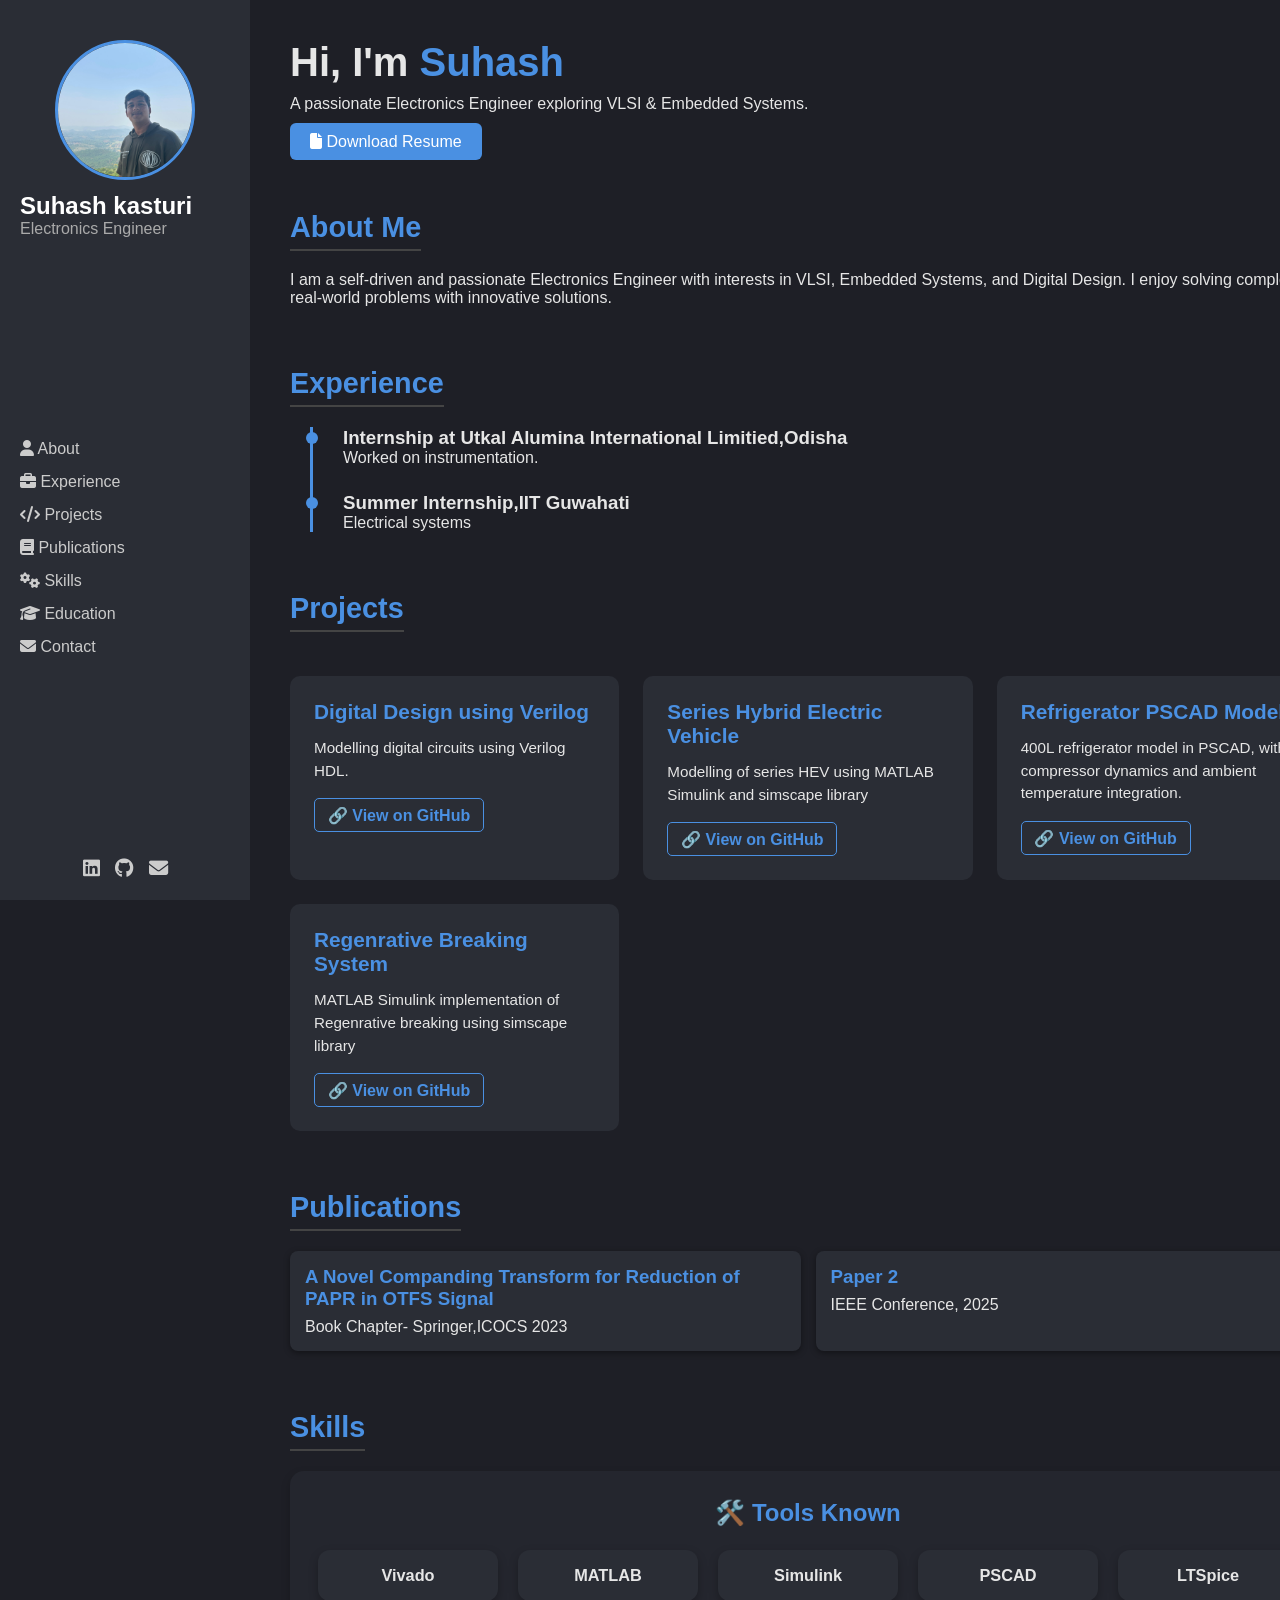
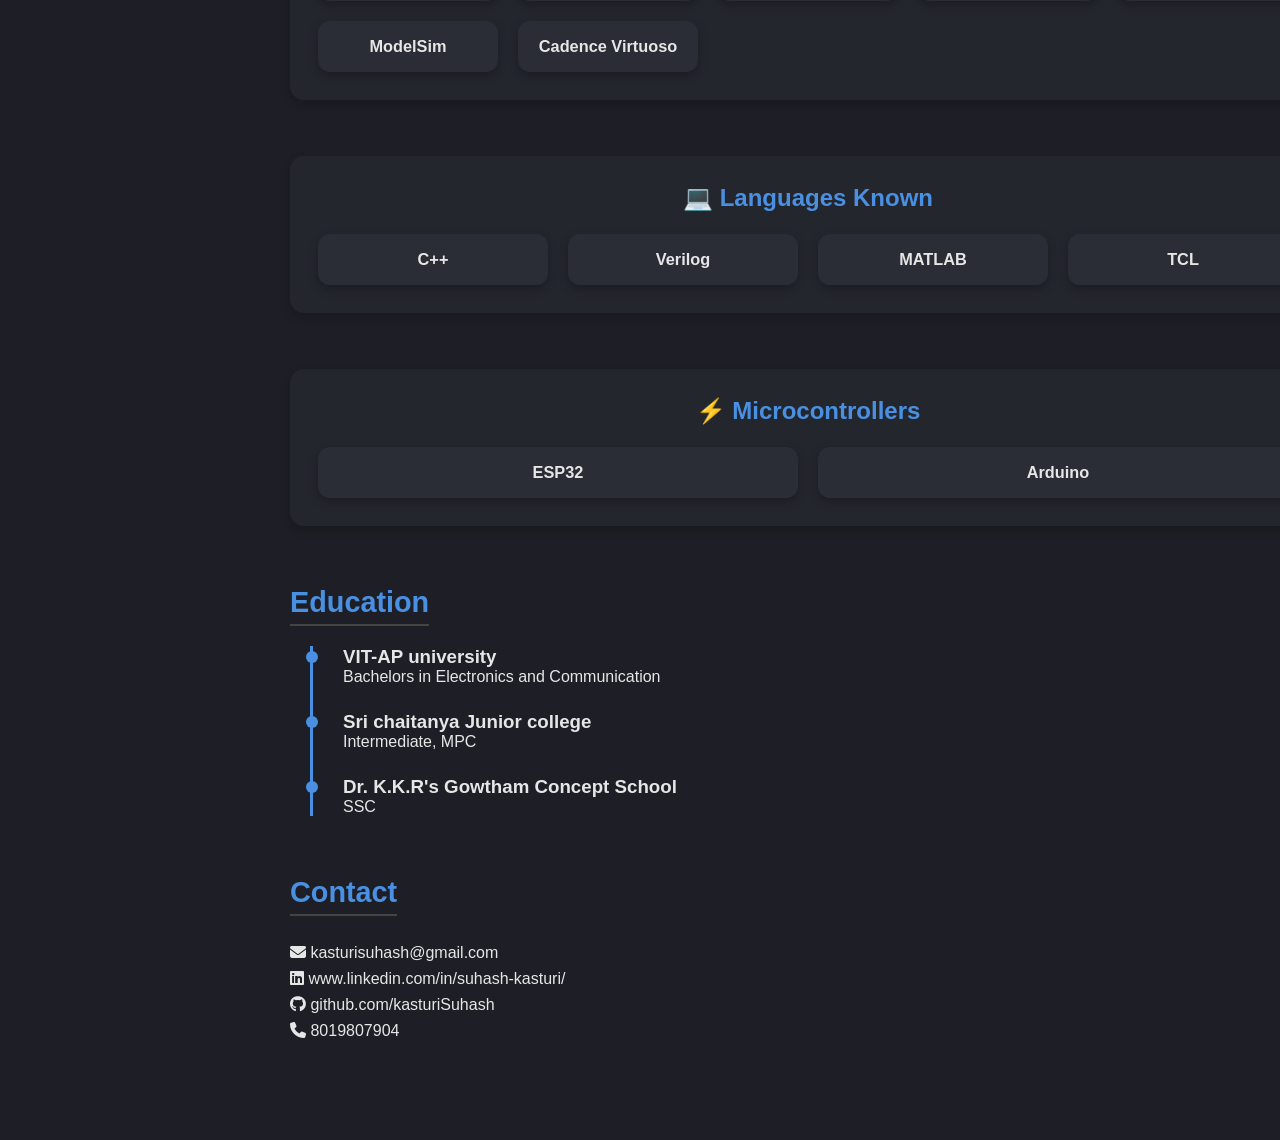
==== index.html @ bd4863a3 "Add files via upload" ====
<!DOCTYPE html>
<html lang="en">
<head>
  <meta charset="UTF-8">
  <meta name="viewport" content="width=device-width, initial-scale=1.0">
  <title>Suhash | Resume</title>
  <link rel="stylesheet" href="style.css">
  <link rel="stylesheet" href="https://cdnjs.cloudflare.com/ajax/libs/font-awesome/6.5.0/css/all.min.css">
</head>
<body>

  <!-- Hamburger -->
  <div class="hamburger" id="hamburger">
    <i class="fa fa-bars"></i>
  </div>

  <!-- Sidebar -->
  <aside class="sidebar" id="sidebar">
    <div class="profile">
      <img src="profile.jpg" alt="Suhash Profile" class="profile-pic">

      <h2>Suhash kasturi</h2>
      <p>Electronics Engineer</p>
    </div>
    <nav>
      <a href="#about"><i class="fa fa-user"></i> About</a>
      <a href="#experience"><i class="fa fa-briefcase"></i> Experience</a>
       
      <a href="#projects"><i class="fa fa-code"></i> Projects</a>
      <a href="#publications"><i class="fa fa-book"></i> Publications</a>
      <a href="#skills"><i class="fa fa-cogs"></i> Skills</a>
      <a href="#education"><i class="fa fa-graduation-cap"></i> Education</a>
     
      <a href="#contact"><i class="fa fa-envelope"></i> Contact</a>
    </nav>
    <div class="socials">
      <a href="https://www.linkedin.com/in/suhash-kasturi/"><i class="fab fa-linkedin"></i></a>
      <a href="https://github.com/kasturiSuhash"><i class="fab fa-github"></i></a>
      <a href="mailto:kasturisuhash@gmail.com"><i class="fa fa-envelope"></i></a>
    </div>
  </aside>

  <!-- Main -->
  <main>
    <!-- Hero -->
    <section id="hero" class="section hero">
      <h1>Hi, I'm <span>Suhash</span></h1>
      <p>A passionate Electronics Engineer exploring VLSI & Embedded Systems.</p>
      <a href="resume.pdf" class="btn" download><i class="fa fa-file"></i> Download Resume</a>
    </section>

    <!-- About -->
    <section id="about" class="section">
      <h2>About Me</h2>
      <p>I am a self-driven and passionate Electronics Engineer with interests in VLSI, Embedded Systems, and Digital Design. I enjoy solving complex real-world problems with innovative solutions.</p>
    </section>

    <!-- Experience -->
    <section id="experience" class="section">
      <h2>Experience</h2>
      <div class="timeline">
        <div class="timeline-item">
          <div class="timeline-dot"></div>
          <div class="timeline-content">
            <h3>Internship at Utkal Alumina International Limitied,Odisha</h3>
            <p>Worked on instrumentation.</p>
          </div>
        </div>
        <div class="timeline-item">
          <div class="timeline-dot"></div>
          <div class="timeline-content">
            <h3>Summer Internship,IIT Guwahati</h3>
            <p>Electrical systems</p>
          </div>
        </div>
      </div>
    </section>
     
   
   <!-- Projects Section -->
<section id="projects" class="section">
  <h2 class="section-title">Projects</h2>

  <div class="projects-grid">
    <div class="project-card">
      <h3 class="project-title">Digital Design using Verilog</h3>
      <p class="project-desc">Modelling digital circuits using Verilog HDL.</p>
      <a href="https://github.com/kasturiSuhash/Verilog_Practice" rel="noopener" target="_blank" class="project-link">🔗 View on GitHub</a>
    </div>

    <div class="project-card">
      <h3 class="project-title">Series Hybrid Electric Vehicle</h3>
      <p class="project-desc">Modelling of series HEV using MATLAB Simulink and simscape library</p>
      <a href="https://github.com/kasturiSuhash/SHEV-simulinkmodel" rel="noopener" target="_blank" class="project-link">🔗 View on GitHub</a>
    </div>

    <div class="project-card">
      <h3 class="project-title">Refrigerator PSCAD Model</h3>
      <p class="project-desc">400L refrigerator model in PSCAD, with compressor dynamics and ambient temperature integration.</p>
      <a href="https://github.com/yourusername/pscad-fridge-model" rel="noopener" target="_blank" class="project-link">🔗 View on GitHub</a>
    </div>

    <div class="project-card">
      <h3 class="project-title">Regenrative Breaking System</h3>
      <p class="project-desc">MATLAB Simulink implementation of Regenrative breaking using simscape library</p>
      <a href="https://github.com/kasturiSuhash/SHEV-simulinkmodel" rel="noopener" target="_blank" class="project-link">🔗 View on GitHub</a>
    </div>
  </div>
</section>

    <!-- Publications -->
    <section id="publications" class="section">
      <h2>Publications</h2>
      <div class="card-grid">
        <a href="https://link.springer.com/chapter/10.1007/978-981-96-1587-2_48" rel = "noopener" class="card" target="_blank"><h3>A Novel Companding Transform for Reduction of PAPR in OTFS Signal</h3><p>Book Chapter- Springer,ICOCS 2023</p></a>
        <a href="paper2.pdf" class="card" target="_blank"><h3>Paper 2 </h3><p>IEEE Conference, 2025</p></a>
      </div>
    </section>  
<!-- Skills Section -->
<section id="skills" class="section">
  <h2 class="section-title">Skills</h2>

  <!-- Tools Known -->
  <div class="skills-category">
    <h3 class="skills-heading">🛠️ Tools Known</h3>
    <div class="skills-grid">
      <div class="skill-card">Vivado</div>
      <div class="skill-card">MATLAB</div>
      <div class="skill-card">Simulink</div>
      <div class="skill-card">PSCAD</div>
      <div class="skill-card">LTSpice</div>
      <div class="skill-card">ModelSim</div>
      <div class="skill-card">Cadence Virtuoso</div>
    </div>
  </div>

  <!-- Languages Known -->
  <div class="skills-category">
    <h3 class="skills-heading">💻 Languages Known</h3>
    <div class="skills-grid">
      <div class="skill-card">C++</div>
      <div class="skill-card">Verilog</div>
      <div class="skill-card">MATLAB</div>
      <div class="skill-card">TCL</div>
    </div>
  </div>

  <!-- Microcontrollers -->
  <div class="skills-category">
    <h3 class="skills-heading">⚡ Microcontrollers</h3>
    <div class="skills-grid">
      <div class="skill-card">ESP32</div>
      <div class="skill-card">Arduino</div>
    </div>
  </div>
</section>
    <!-- Education -->
    <section id="education" class="section">
      <h2>Education</h2>
      <div class="timeline">
        <div class="timeline-item">
          <div class="timeline-dot"></div>
          <div class="timeline-content">
            <h3>VIT-AP university</h3>
            <p>Bachelors in Electronics and Communication</p>
          </div>
        </div>
        <div class="timeline-item">
          <div class="timeline-dot"></div>
          <div class="timeline-content">
            <h3>Sri chaitanya Junior college</h3>
            <p>Intermediate, MPC</p>
          </div>
        </div>
        <div class="timeline-item">
          <div class="timeline-dot"></div>
          <div class="timeline-content">
            <h3>Dr. K.K.R's Gowtham Concept School</h3>
            <p>SSC</p>
          </div>
        </div>
      </div>
    </section>

   

    <!-- Contact -->
    <section id="contact" class="section">
      <h2>Contact</h2>
      <p><i class="fa fa-envelope"></i> kasturisuhash@gmail.com</p>
      <p><i class="fab fa-linkedin"></i> www.linkedin.com/in/suhash-kasturi/</p>
      <p><i class="fab fa-github"></i> github.com/kasturiSuhash</p>
      <p><i class="fa fa-phone"></i> 8019807904</p>
    </section>
  </main>

  <script>
    // Sidebar toggle
    const hamburger = document.getElementById("hamburger");
    const sidebar = document.getElementById("sidebar");
    hamburger.addEventListener("click", () => {
      sidebar.classList.toggle("active");
    });
  </script>
</body>
</html>
---- style.css ----
/* ===============================
   THEME TOKENS (Dark-first)
   =============================== */
:root {
  --bg-color: #1e1f26;        /* deep charcoal */
  --text-color: #e6e6e6;      /* light text */
  --accent-color: #4a90e2;    /* blue accent */
  --card-bg: #2a2d35;         /* surface card */
  --card-bg-hover: #353841;   /* hover surface */
  --category-bg: #24262e;     /* subtle divider box */
}

/* ===============================
   Reset & Base
   =============================== */
* {
  margin: 0;
  padding: 0;
  box-sizing: border-box;
  font-family: "Segoe UI", sans-serif;
}

body {
  display: flex;
  background: var(--bg-color);
  color: var(--text-color);
}

/* ===============================
   Hamburger
   =============================== */
.hamburger {
  display: none;
  font-size: 1.5rem;
  padding: 15px;
  color: #fff;
  cursor: pointer;
  position: fixed;
  top: 10px;
  left: 10px;
  z-index: 2000;
}

/* ===============================
   Sidebar
   =============================== */
.sidebar {
  width: 250px;
  background: var(--card-bg);
  padding: 20px;
  height: 100vh;
  position: fixed;
  display: flex;
  flex-direction: column;
  justify-content: space-between;
  transition: transform 0.3s ease;
}

/* Optimized profile image inside sidebar */
.sidebar .profile img {
  width: clamp(96px, 12vw, 140px);
  height: clamp(96px, 12vw, 140px);
  object-fit: cover;
  border-radius: 50%;
  border: 3px solid var(--accent-color);
  margin-bottom: 12px;
}

.profile h2 { color: #fff; }
.profile p  { color: #aaa; }

.sidebar nav {
  display: flex;
  flex-direction: column;
  gap: 15px;
  margin: 30px 0;
}

.sidebar nav a {
  text-decoration: none;
  color: #ccc;
  transition: 0.3s;
}

.sidebar nav a:hover { color: var(--accent-color); }

.sidebar .socials {
  display: flex;
  justify-content: center;
  gap: 15px;
}

.sidebar .socials a {
  font-size: 1.2rem;
  color: #ccc;
  transition: color 0.3s ease;
}

.sidebar .socials a:hover { color: var(--accent-color); }

/* Sidebar hidden on mobile */
.sidebar.active { transform: translateX(0); }
@media (max-width: 768px) {
  .hamburger { display: block; }
  .sidebar { transform: translateX(-100%); }
}

/* ===============================
   Main
   =============================== */
main {
  margin-left: 250px;
  padding: 40px;
  flex: 1;
}

.section { margin-bottom: 60px; }

.section h2 {
  font-size: 1.8rem;
  margin-bottom: 20px;
  border-bottom: 2px solid #444;
  display: inline-block;
  padding-bottom: 5px;
  color: var(--accent-color);
}

/* ===============================
   Profile Picture (generic usage)
   =============================== */
.profile-pic {
  width: 180px;
  height: 180px;
  object-fit: cover;
  border-radius: 50%;
  border: 3px solid var(--accent-color);
  margin: 20px auto;
  display: block;
  transition: transform 0.3s ease;
}

.profile-pic:hover { transform: scale(1.05); }

/* ===============================
   Hero
   =============================== */
.hero h1 { font-size: 2.5rem; margin-bottom: 10px; }
.hero span { color: var(--accent-color); }
.hero p { margin-bottom: 20px; }

.btn {
  background: var(--accent-color);
  color: #fff;
  padding: 10px 20px;
  border-radius: 6px;
  text-decoration: none;
  transition: background 0.25s ease;
}
.btn:hover { background: #357abd; }

/* ===============================
   Section Title (centered variant)
   =============================== */
.section-title {
  text-align: center;
  font-size: 2.5rem;
  font-weight: bold;
  margin-bottom: 2.5rem;
  color: var(--text-color);
}

/* ===============================
   SKILLS (Category dividers + cards)
   =============================== */

/* Category Wrapper with subtle shaded background */
.skills-category {
  background: var(--category-bg);
  border-radius: 14px;
  padding: 28px;
  margin-bottom: 3.5rem;
  box-shadow: 0 4px 10px rgba(0,0,0,0.2);
}

/* Category Headings */
.skills-heading {
  text-align: center;
  font-size: 1.5rem;
  font-weight: 700;
  margin-bottom: 1.4rem;
  color: var(--accent-color);
}

/* Grid Layout (one declaration only) */
.skills-grid {
  display: grid;
  grid-template-columns: repeat(auto-fit, minmax(180px, 1fr));
  gap: 1.25rem;
  max-width: 1000px;
  margin: 0 auto;
  justify-items: stretch;
}

/* Individual Skill Card */
.skill-card {
  background: var(--card-bg);
  color: var(--text-color);
  padding: 16px 20px;
  border-radius: 12px;
  text-align: center;
  font-weight: 600;
  font-size: 1.02rem;
  box-shadow: 0 4px 10px rgba(0,0,0,0.25);
  transition: transform 0.25s ease, box-shadow 0.25s ease, color 0.25s ease, background 0.25s ease;
}

.skill-card:hover {
  transform: translateY(-6px);
  box-shadow: 0 8px 18px rgba(0,0,0,0.35);
  background: var(--card-bg-hover);
  color: var(--accent-color);
}

/* ===============================
   Timeline
   =============================== */
.timeline {
  position: relative;
  margin-left: 20px;
  border-left: 3px solid var(--accent-color);
  padding-left: 20px;
}
.timeline-item { margin-bottom: 25px; }
.timeline-dot {
  width: 12px;
  height: 12px;
  background: var(--accent-color);
  border-radius: 50%;
  position: absolute;
  left: -7px;
  margin-top: 5px;
}
.timeline-content { margin-left: 10px; }

/* ===============================
   Generic Cards (projects, etc.)
   =============================== */
.card-grid {
  display: grid;
  grid-template-columns: repeat(auto-fit, minmax(200px, 1fr));
  gap: 15px;
}

.card {
  background: var(--card-bg);
  padding: 15px;
  border-radius: 8px;
  box-shadow: 0 2px 6px rgba(0,0,0,0.4);
  color: var(--text-color);
  text-decoration: none;
  transition: transform 0.3s ease, background 0.25s ease;
}
.card:hover {
  transform: translateY(-5px);
  background: var(--card-bg-hover);
}
.card h3 { margin-bottom: 8px; color: var(--accent-color); }

/* ===============================
   Contact
   =============================== */
#contact p {
  margin: 8px 0;
  font-size: 1rem;
}

/* ===============================
   Responsive
   =============================== */
@media (max-width: 768px) {
  body { flex-direction: column; }
  main { margin-left: 0; padding: 20px; }
  .profile { display: none; }

  .skills-grid {
    grid-template-columns: repeat(auto-fit, minmax(150px, 1fr));
  }
}

/* Projects Section */
.projects-grid {
  display: grid;
  grid-template-columns: repeat(auto-fit, minmax(280px, 1fr));
  gap: 1.5rem;
  margin-top: 1.5rem;
}

.project-card {
  background: var(--card-bg);
  padding: 1.5rem;
  border-radius: 10px;
  box-shadow: var(--shadow);
  transition: transform 0.2s, box-shadow 0.2s;
}

.project-card:hover {
  transform: translateY(-5px);
  box-shadow: 0 6px 12px rgba(0,0,0,0.2);
}

.project-title {
  font-size: 1.3rem;
  font-weight: 600;
  margin-bottom: 0.8rem;
  color: var(--accent-color);
}

.project-desc {
  font-size: 0.95rem;
  line-height: 1.5;
  margin-bottom: 1rem;
  color: var(--text-color);
}

.project-link {
  display: inline-block;
  text-decoration: none;
  font-weight: 600;
  color: var(--accent-color);
  border: 1px solid var(--accent-color);
  padding: 0.4rem 0.8rem;
  border-radius: 5px;
  transition: background 0.2s, color 0.2s;
}

.project-link:hover {
  background: var(--accent-color);
  color: #fff;
}
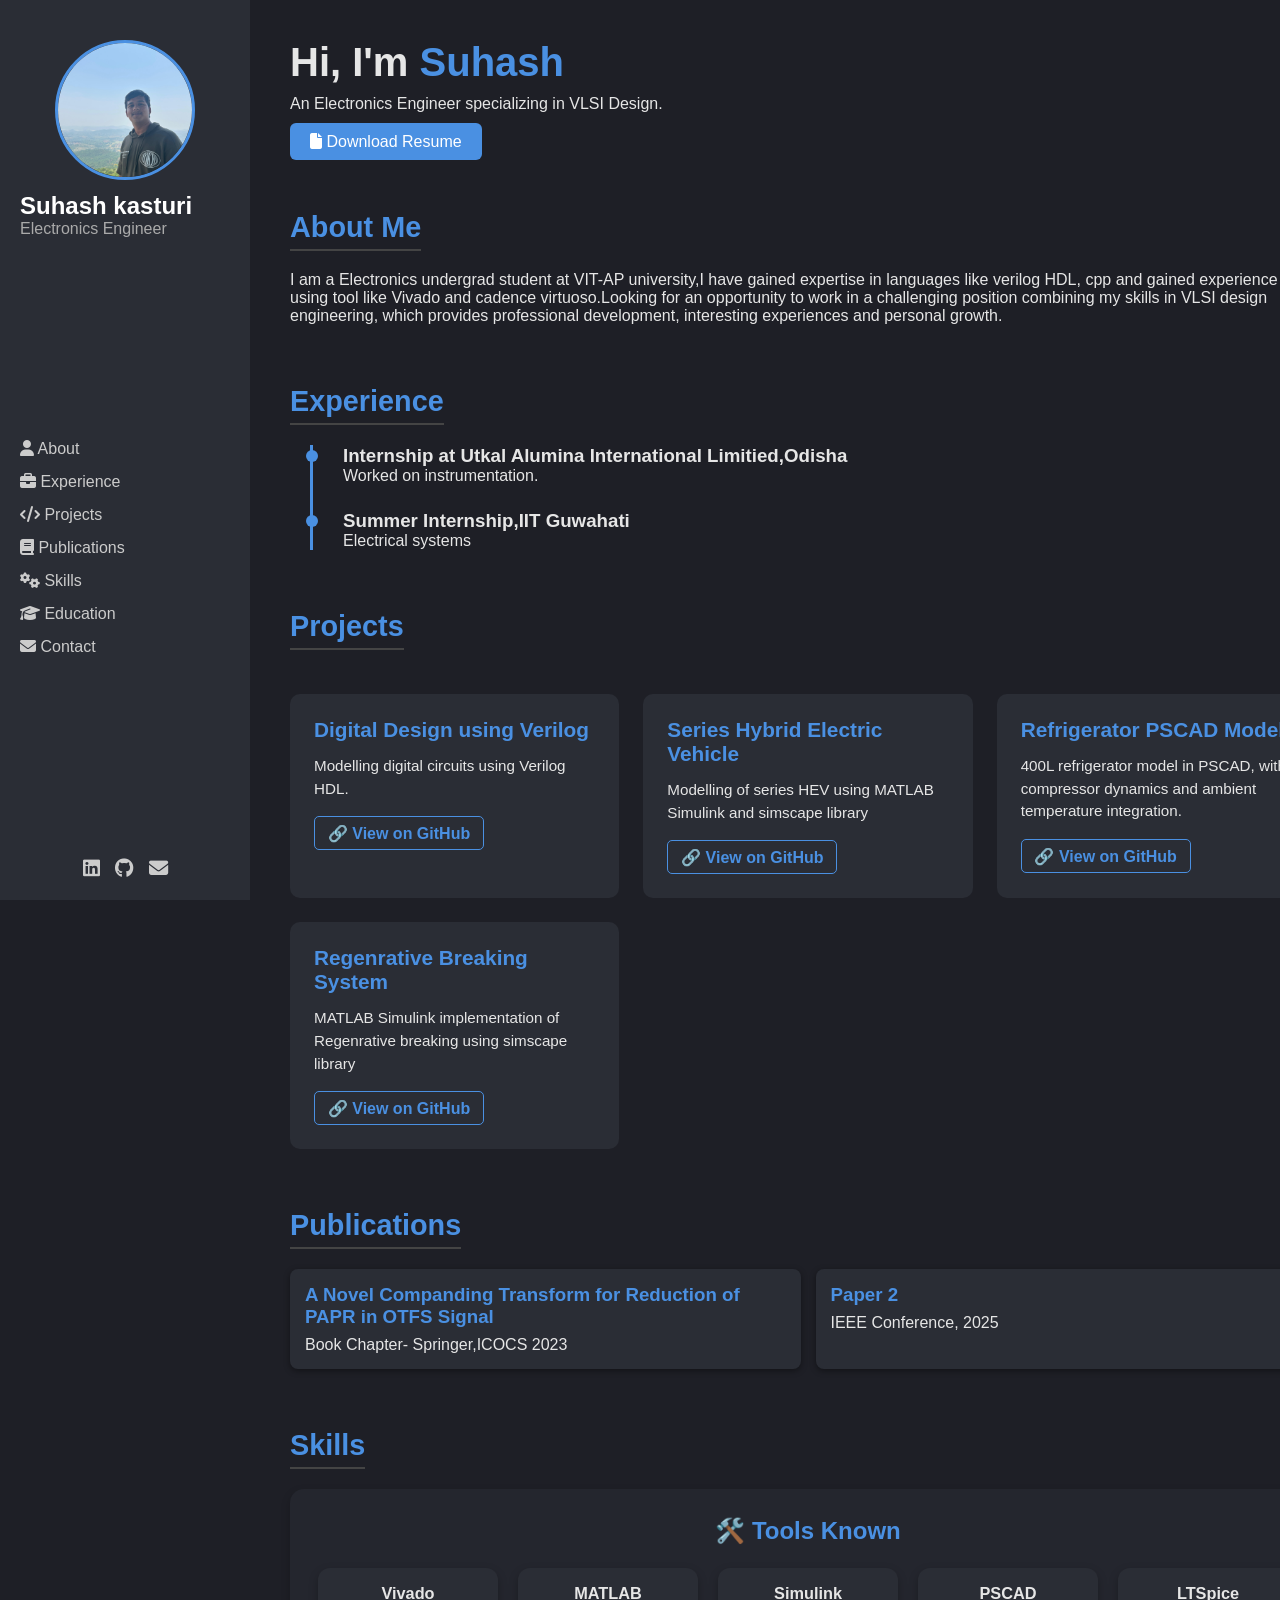
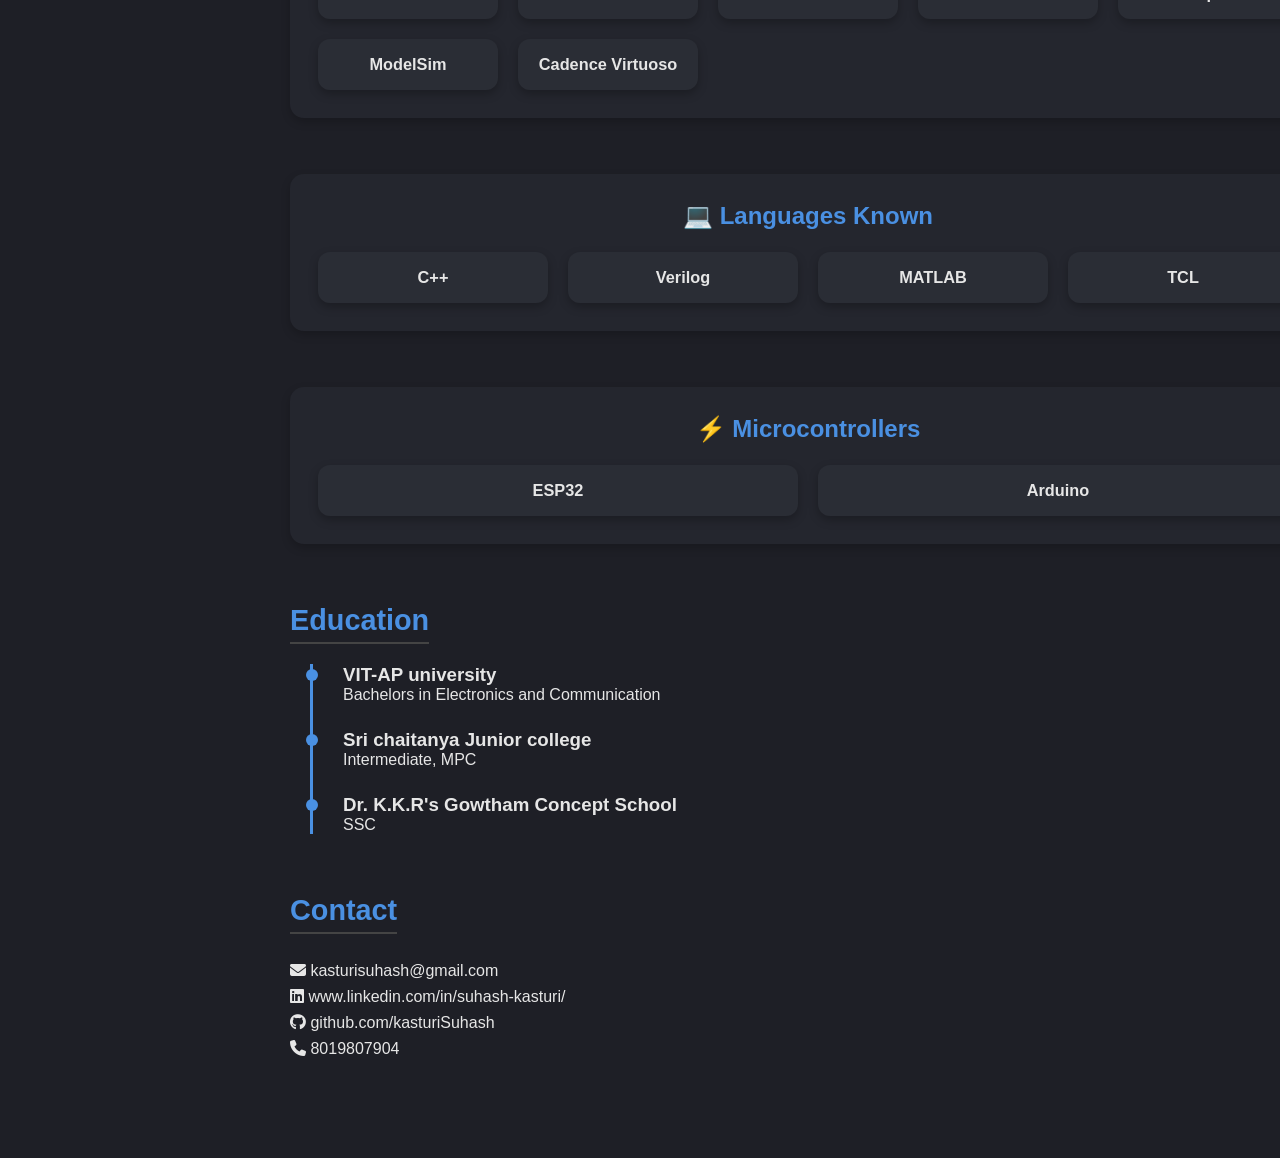
==== commit 048ec3d9: "Updated about me and intro in index.html" ====
--- a/index.html
+++ b/index.html
@@ -45,14 +45,14 @@
     <!-- Hero -->
     <section id="hero" class="section hero">
       <h1>Hi, I'm <span>Suhash</span></h1>
-      <p>A passionate Electronics Engineer exploring VLSI & Embedded Systems.</p>
+      <p>An Electronics Engineer specializing in VLSI Design.</p>
       <a href="resume.pdf" class="btn" download><i class="fa fa-file"></i> Download Resume</a>
     </section>
 
     <!-- About -->
     <section id="about" class="section">
       <h2>About Me</h2>
-      <p>I am a self-driven and passionate Electronics Engineer with interests in VLSI, Embedded Systems, and Digital Design. I enjoy solving complex real-world problems with innovative solutions.</p>
+      <p>I am a Electronics undergrad student at VIT-AP university,I have gained expertise in languages like verilog HDL, cpp and gained experience in using tool like Vivado and cadence virtuoso.Looking for an opportunity to work in a challenging position combining my skills in VLSI design engineering, which provides professional development, interesting experiences and personal growth.</p>
     </section>
 
     <!-- Experience -->
@@ -204,3 +204,4 @@
   </script>
 </body>
 </html>
+
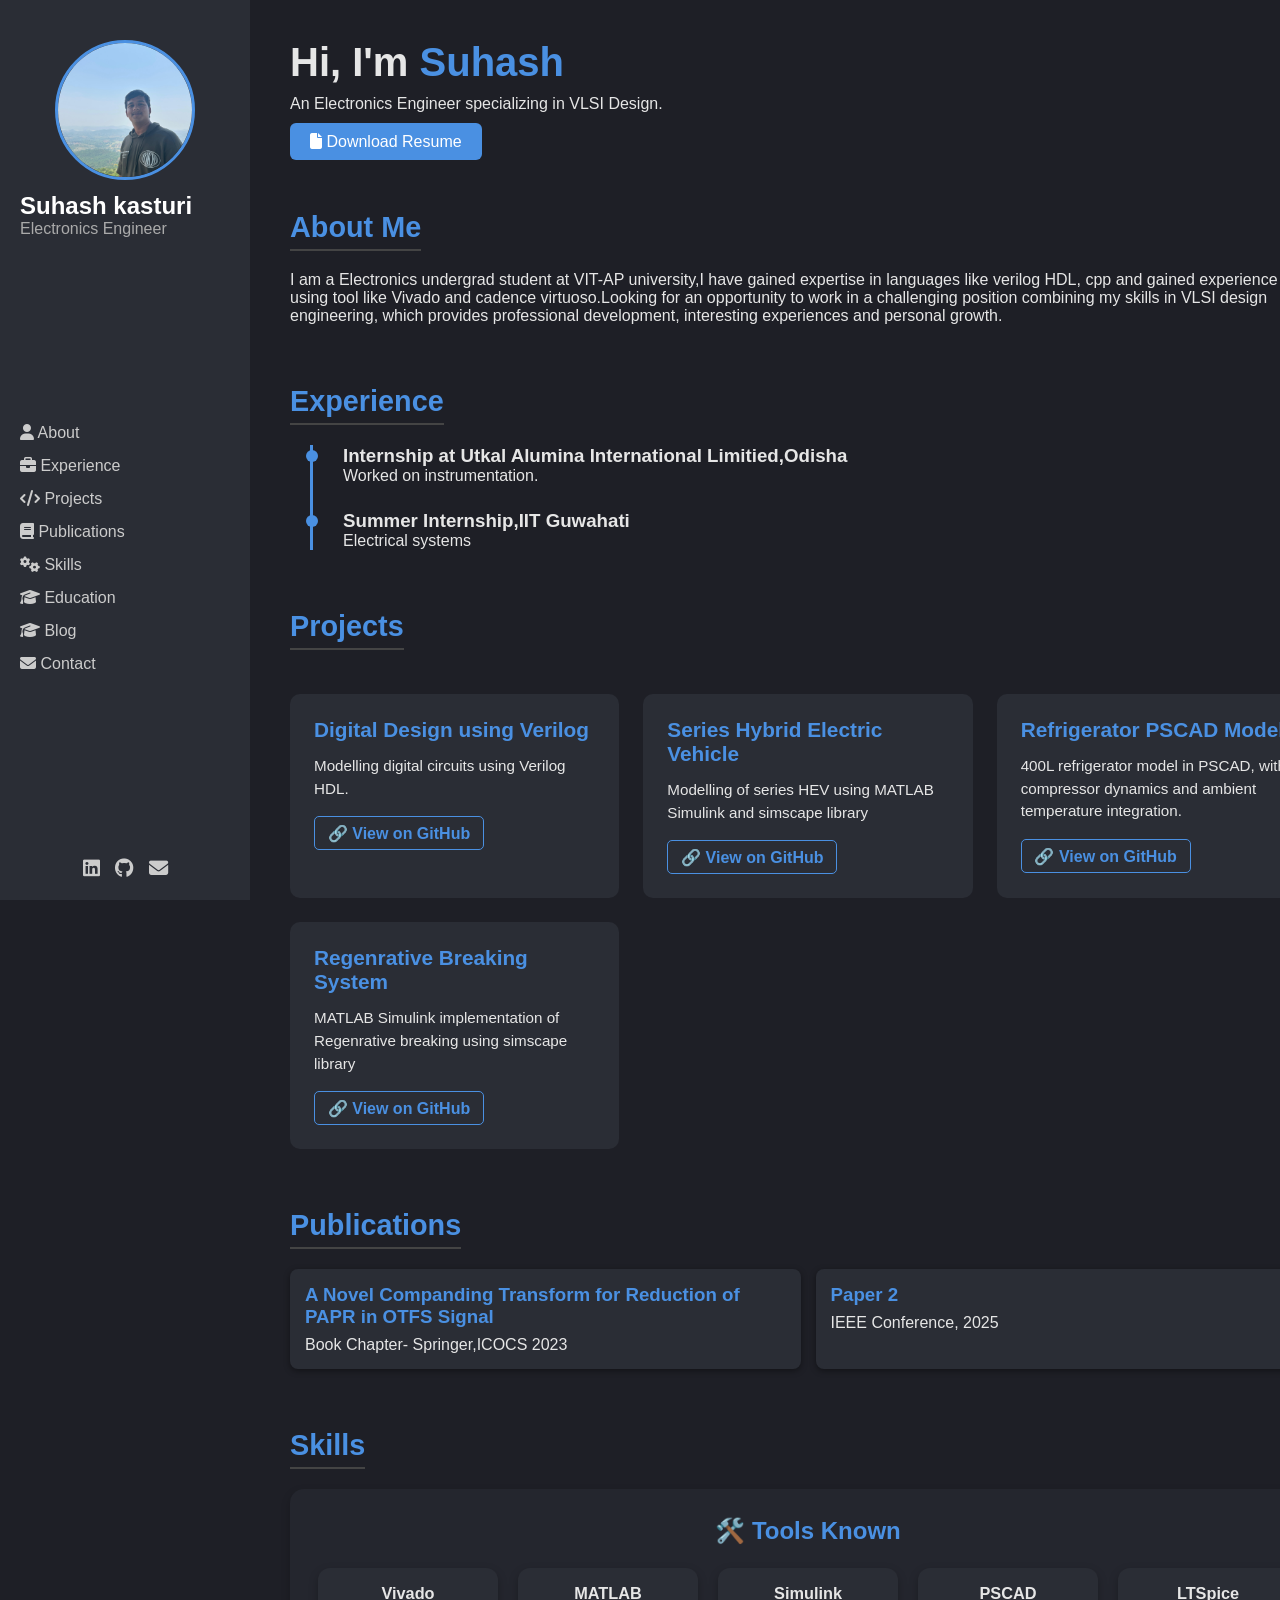
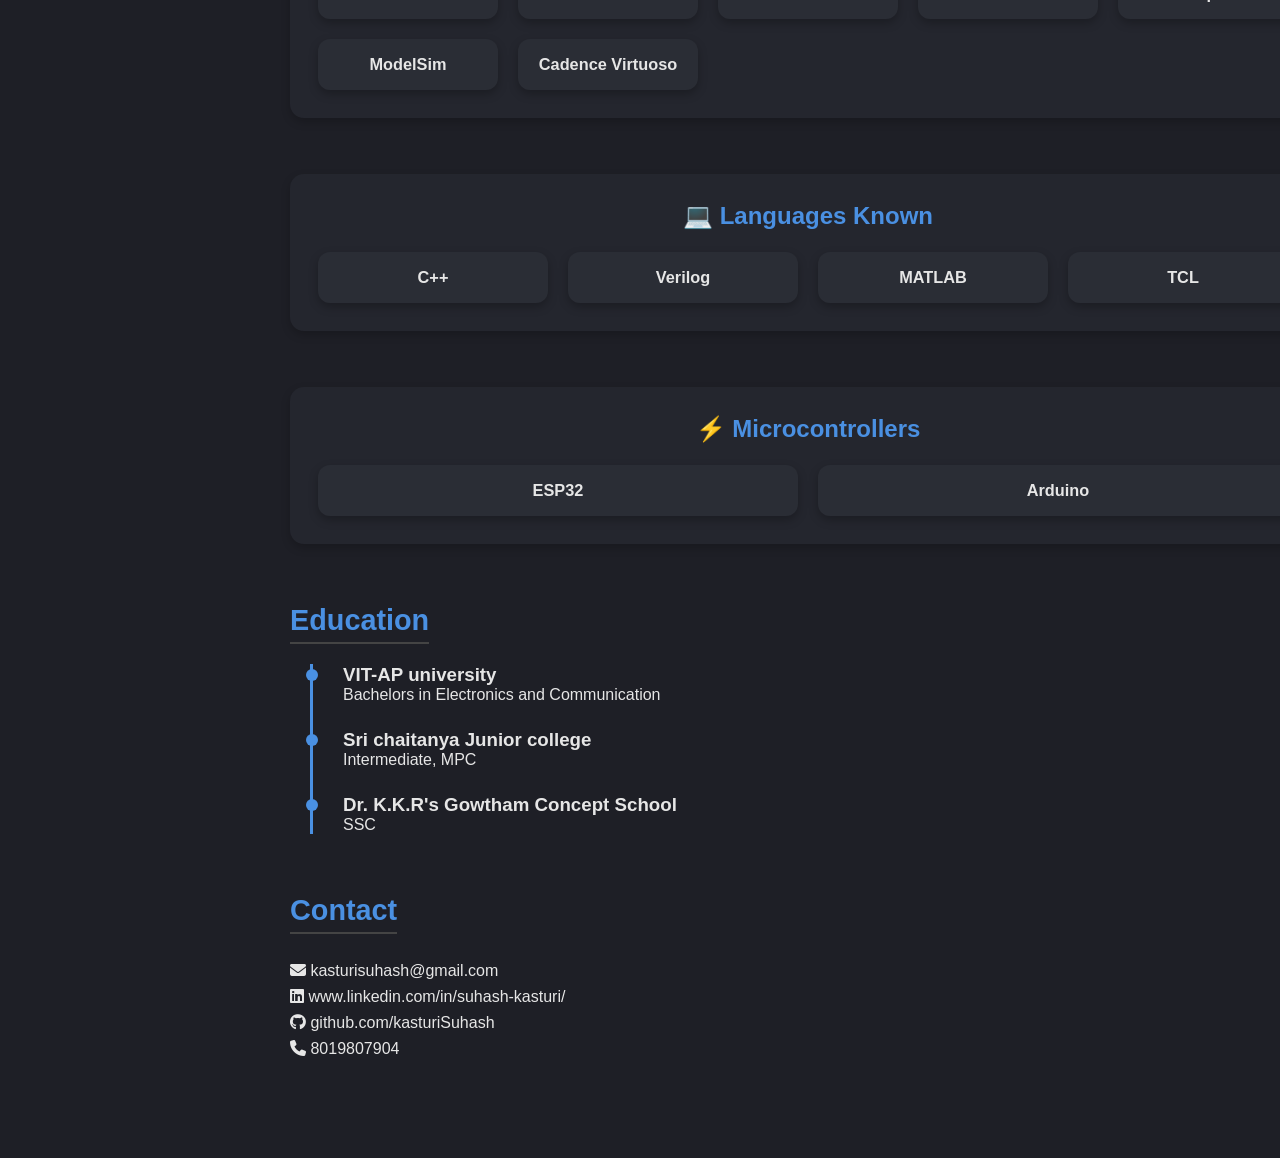
==== commit 3f2916ce: "Add files via upload" ====
--- a/index.html
+++ b/index.html
@@ -30,13 +30,14 @@
       <a href="#publications"><i class="fa fa-book"></i> Publications</a>
       <a href="#skills"><i class="fa fa-cogs"></i> Skills</a>
       <a href="#education"><i class="fa fa-graduation-cap"></i> Education</a>
+      <a href="/blog.html"><i class="fa fa-graduation-cap"></i> Blog</a>
      
       <a href="#contact"><i class="fa fa-envelope"></i> Contact</a>
     </nav>
     <div class="socials">
-      <a href="https://www.linkedin.com/in/suhash-kasturi/"><i class="fab fa-linkedin"></i></a>
-      <a href="https://github.com/kasturiSuhash"><i class="fab fa-github"></i></a>
-      <a href="mailto:kasturisuhash@gmail.com"><i class="fa fa-envelope"></i></a>
+      <a href="https://www.linkedin.com/in/suhash-kasturi/" target="_blank" rel = "noopener"><i class="fab fa-linkedin"></i></a>
+      <a href="https://github.com/kasturiSuhash" target="_blank" rel = "noopener"><i class="fab fa-github"></i></a>
+      <a href="mailto:kasturisuhash@gmail.com" target="_blank" rel = "noopener"><i class="fa fa-envelope"></i></a>
     </div>
   </aside>
 
@@ -46,7 +47,7 @@
     <section id="hero" class="section hero">
       <h1>Hi, I'm <span>Suhash</span></h1>
       <p>An Electronics Engineer specializing in VLSI Design.</p>
-      <a href="resume.pdf" class="btn" download><i class="fa fa-file"></i> Download Resume</a>
+      <a href="resume.pdf" class="btn" target="_blank" download><i class="fa fa-file"></i> Download Resume</a>
     </section>
 
     <!-- About -->
@@ -204,4 +205,3 @@
   </script>
 </body>
 </html>
-
--- a/style.css
+++ b/style.css
@@ -337,3 +337,203 @@
   background: var(--accent-color);
   color: #fff;
 }
+
+
+/* ---------------------------
+   Blog page styles (append)
+   --------------------------- */
+/* ===== TOP NAVBAR ===== */
+.topbar {
+  background: #2a2d35;
+  display: flex;
+  justify-content: space-between;
+  align-items: center;
+  padding: 14px 30px;
+  position: sticky;
+  top: 0;
+  z-index: 1000;
+}
+.topbar .brand {
+  font-size: 1.3rem;
+  font-weight: bold;
+  color: var(--accent-color);
+}
+.topnav a {
+  margin-left: 18px;
+  text-decoration: none;
+  color: var(--text-color);
+  transition: color 0.3s;
+}
+.topnav a:hover,
+.topnav a.active {
+  color: var(--accent-color);
+}
+
+/* ===== BLOG PAGE ===== */
+.blog-container {
+  max-width: 1000px;
+  margin: 40px auto;
+  padding: 0 20px;
+}
+.page-title {
+  font-size: 2.2rem;
+  text-align: center;
+  margin-bottom: 10px;
+  color: var(--accent-color);
+}
+.blog-controls {
+  text-align: center;
+  margin: 20px 0;
+}
+.blog-search {
+  padding: 10px 14px;
+  border-radius: 8px;
+  border: none;
+  width: 250px;
+  max-width: 100%;
+  background: #2a2d35;
+  color: var(--text-color);
+}
+.blog-search:focus {
+  outline: 2px solid var(--accent-color);
+}
+
+/* Blog list grid */
+.blog-list {
+  display: grid;
+  grid-template-columns: repeat(auto-fit, minmax(280px, 1fr));
+  gap: 20px;
+  margin-top: 30px;
+}
+
+/* Post card */
+.post-card {
+  background: var(--card-bg);
+  padding: 20px;
+  border-radius: 10px;
+  box-shadow: 0 3px 8px rgba(0,0,0,0.3);
+  transition: transform 0.3s ease, background 0.3s ease;
+}
+.post-card:hover {
+  transform: translateY(-6px);
+  background: var(--card-bg-hover);
+}
+.post-title {
+  font-size: 1.2rem;
+  margin-bottom: 8px;
+}
+.post-title a {
+  color: var(--text-color);
+  text-decoration: none;
+}
+.post-title a:hover {
+  color: var(--accent-color);
+}
+.post-meta {
+  font-size: 0.85rem;
+  opacity: 0.7;
+  margin-bottom: 10px;
+}
+.post-excerpt {
+  font-size: 0.95rem;
+  margin-bottom: 14px;
+}
+.post-link {
+  color: var(--accent-color);
+  text-decoration: none;
+  font-weight: 600;
+}
+
+/* Pagination */
+.pagination {
+  text-align: center;
+  margin-top: 25px;
+}
+
+/*new append*/
+/* ===== BLOG: override sidebar and make full-width topbar ===== */
+
+/* Hide the left sidebar and remove main's left margin on pages marked no-sidebar */
+body.no-sidebar .sidebar {
+  display: none !important;
+}
+body.no-sidebar main {
+  margin-left: 0 !important;
+  padding-top: 88px; /* enough space so content doesn't sit under fixed topbar */
+}
+
+/* Topbar: full width fixed header that sits above content */
+.topbar {
+  position: fixed;
+  top: 0;
+  left: 0;
+  right: 0;
+  height: 72px;
+  display: flex;
+  align-items: center;
+  justify-content: space-between;
+  padding: 0 28px;
+  background: var(--card-bg);
+  box-shadow: 0 6px 20px rgba(0,0,0,0.35);
+  z-index: 2000;
+}
+
+/* Brand on left */
+.topbar .brand {
+  font-size: 1.25rem;
+  font-weight: 700;
+  color: var(--accent-color);
+}
+
+/* Nav items on right, aligned vertically, spaced */
+.topbar .topnav {
+  display: flex;
+  align-items: center;
+  gap: 18px;
+}
+
+/* Links style */
+.topbar .topnav a {
+  color: var(--text-color);
+  text-decoration: none;
+  padding: 6px 8px;
+  border-radius: 6px;
+  transition: color 0.18s ease, background 0.18s ease;
+}
+.topbar .topnav a:hover,
+.topbar .topnav a.active {
+  color: #fff;
+  background: rgba(100,100,255,0.12);
+  text-decoration: none;
+}
+
+/* Theme toggle button styling inside topbar */
+.topbar #theme-toggle {
+  background: transparent;
+  border: none;
+  font-size: 18px;
+  cursor: pointer;
+  color: var(--text-color);
+}
+
+/* Ensure the blog container sits under the fixed topbar */
+.blog-container {
+  max-width: 1100px;
+  margin: 0 auto;
+  padding: 28px;
+  margin-top: 8px; /* combined with main padding-top from body.no-sidebar */
+}
+
+/* Mobile: collapse nav into stacked items (keeps header compact) */
+@media (max-width: 880px) {
+  .topbar {
+    padding: 0 14px;
+    height: 64px;
+  }
+  .topbar .topnav {
+    gap: 10px;
+    font-size: 0.95rem;
+  }
+  body.no-sidebar main { padding-top: 76px; }
+}
+
